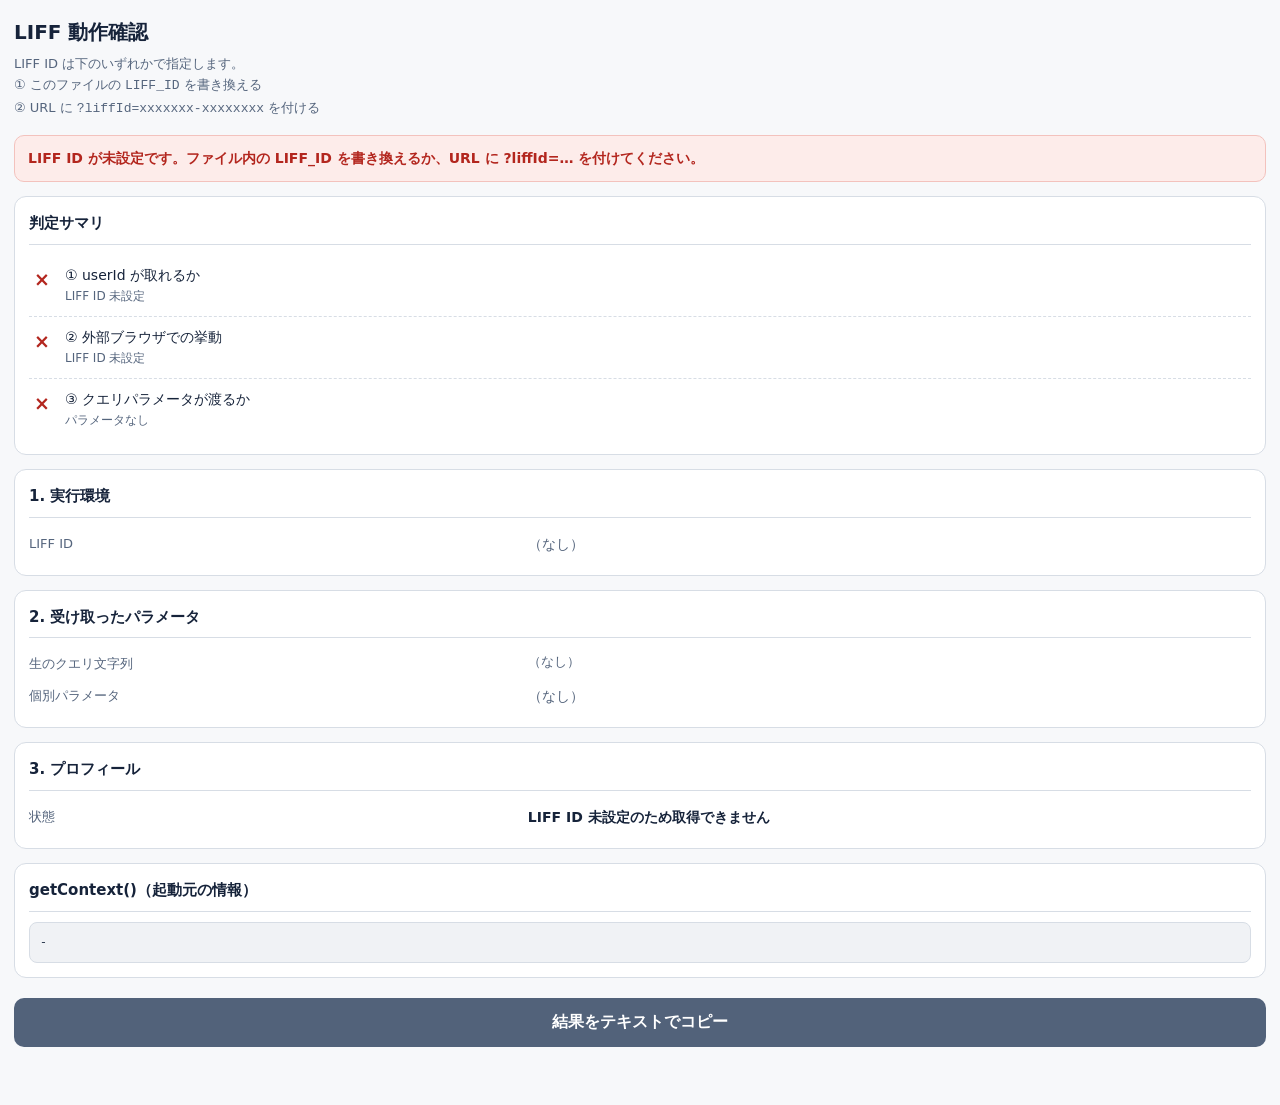
==== index.html @ 64525215 "Add files via upload" ====
<!DOCTYPE html>
<html lang="ja">
<head>
<meta charset="UTF-8">
<meta name="viewport" content="width=device-width, initial-scale=1, viewport-fit=cover">
<title>LIFF 動作確認</title>
<style>
  :root {
    --bg: #f7f8fa;
    --card: #ffffff;
    --line: #d7dde5;
    --ink: #16233a;
    --sub: #55657d;
    --ok: #1a7f4b;
    --ng: #b3261e;
    --warn: #a35a00;
  }
  * { box-sizing: border-box; -webkit-tap-highlight-color: transparent; }
  body {
    margin: 0; padding: 16px 14px 60px;
    background: var(--bg); color: var(--ink);
    font-family: system-ui, -apple-system, "Hiragino Sans", "Noto Sans JP", sans-serif;
    font-size: 16px; line-height: 1.65;
  }
  h1 { font-size: 20px; margin: 0 0 4px; }
  .lead { color: var(--sub); font-size: 13px; margin: 0 0 16px; }
  .card {
    background: var(--card); border: 1px solid var(--line);
    border-radius: 12px; padding: 14px; margin-bottom: 14px;
  }
  .card h2 {
    font-size: 15px; margin: 0 0 10px; padding-bottom: 8px;
    border-bottom: 1px solid var(--line);
  }
  .row { display: flex; gap: 10px; padding: 5px 0; align-items: flex-start; }
  .k { flex: 0 0 40%; color: var(--sub); font-size: 13px; }
  .v { flex: 1; word-break: break-all; font-size: 14px; font-weight: 600; }
  .v.mono { font-family: ui-monospace, Menlo, Consolas, monospace; font-size: 12.5px; font-weight: 500; }
  .empty { color: var(--sub); font-weight: 400; }
  .verdict { display: flex; gap: 10px; padding: 9px 0; border-bottom: 1px dashed var(--line); }
  .verdict:last-child { border-bottom: 0; }
  .mark { flex: 0 0 26px; font-size: 19px; font-weight: 700; text-align: center; }
  .ok { color: var(--ok); } .ng { color: var(--ng); } .warn { color: var(--warn); }
  .vt { font-size: 14px; }
  .vn { font-size: 12px; color: var(--sub); }
  .banner {
    border-radius: 10px; padding: 11px 13px; margin-bottom: 14px;
    font-size: 14px; font-weight: 600;
  }
  .banner.err { background: #fdecea; color: var(--ng); border: 1px solid #f3c2bd; }
  .banner.info { background: #e8f0fb; color: #1c4f9c; border: 1px solid #c2d6f0; }
  button {
    width: 100%; padding: 14px; font-size: 16px; font-weight: 700;
    border: 0; border-radius: 10px; background: #06c755; color: #fff;
    margin-top: 6px; cursor: pointer;
  }
  button.sub { background: #52627a; }
  pre {
    background: #f0f2f5; border: 1px solid var(--line); border-radius: 8px;
    padding: 10px; font-size: 11.5px; overflow-x: auto; margin: 0;
    white-space: pre-wrap; word-break: break-all;
  }
</style>
</head>
<body>

<h1>LIFF 動作確認</h1>
<p class="lead">
  LIFF ID は下のいずれかで指定します。<br>
  ① このファイルの <code>LIFF_ID</code> を書き換える<br>
  ② URL に <code>?liffId=xxxxxxx-xxxxxxxx</code> を付ける
</p>

<div id="banner"></div>

<div class="card">
  <h2>判定サマリ</h2>
  <div id="verdict"><div class="vn">読み込み中…</div></div>
</div>

<div class="card">
  <h2>1. 実行環境</h2>
  <div id="env"></div>
</div>

<div class="card">
  <h2>2. 受け取ったパラメータ</h2>
  <div id="params"></div>
</div>

<div class="card">
  <h2>3. プロフィール</h2>
  <div id="profile"></div>
  <div id="loginArea"></div>
</div>

<div class="card">
  <h2>getContext()（起動元の情報）</h2>
  <pre id="ctx">-</pre>
</div>

<button class="sub" id="copyBtn">結果をテキストでコピー</button>

<script src="https://static.line-scdn.net/liff/edge/2/sdk.js"></script>
<script>
// ============ ここを書き換える ============
const LIFF_ID = "PASTE_YOUR_LIFF_ID";
// ========================================

const q  = new URLSearchParams(location.search);
const id = q.get("liffId") || LIFF_ID;

const $ = (s) => document.querySelector(s);
const results = {};

function row(k, v, mono) {
  const empty = (v === undefined || v === null || v === "");
  const cls = "v" + (mono ? " mono" : "") + (empty ? " empty" : "");
  return `<div class="row"><div class="k">${k}</div><div class="${cls}">${empty ? "（なし）" : String(v)}</div></div>`;
}

function banner(type, msg) {
  $("#banner").innerHTML = `<div class="banner ${type}">${msg}</div>`;
}

function verdict(items) {
  $("#verdict").innerHTML = items.map(i => {
    const mark = i.state === "ok" ? "○" : i.state === "ng" ? "×" : "△";
    return `<div class="verdict">
      <div class="mark ${i.state}">${mark}</div>
      <div><div class="vt">${i.title}</div><div class="vn">${i.note}</div></div>
    </div>`;
  }).join("");
}

// ---- 2. クエリパラメータ（LIFF初期化前に取得しておく） ----
const rawSearch = location.search;
const entries = [...q.entries()].filter(([k]) => k !== "liffId");
let paramHtml = row("生のクエリ文字列", rawSearch, true);
if (entries.length === 0) {
  paramHtml += row("個別パラメータ", "");
} else {
  entries.forEach(([k, v]) => { paramHtml += row("　" + k, v, true); });
}
// LIFFブラウザではパラメータが liff.state に入る場合がある
const liffState = q.get("liff.state");
if (liffState) paramHtml += row("liff.state", decodeURIComponent(liffState), true);
$("#params").innerHTML = paramHtml;

results.query = rawSearch;
results.paramCount = entries.length;

// ---- 初期化 ----
(async () => {
  if (!id || id === "PASTE_YOUR_LIFF_ID") {
    banner("err", "LIFF ID が未設定です。ファイル内の LIFF_ID を書き換えるか、URL に ?liffId=… を付けてください。");
    $("#env").innerHTML = row("LIFF ID", "");
    $("#profile").innerHTML = row("状態", "LIFF ID 未設定のため取得できません");
    verdict([
      { state: "ng", title: "① userId が取れるか", note: "LIFF ID 未設定" },
      { state: "ng", title: "② 外部ブラウザでの挙動", note: "LIFF ID 未設定" },
      { state: entries.length > 0 ? "ok" : "ng", title: "③ クエリパラメータが渡るか",
        note: entries.length > 0 ? `${entries.length} 個受信` : "パラメータなし" }
    ]);
    return;
  }

  try {
    await liff.init({ liffId: id });
  } catch (e) {
    banner("err", "liff.init() に失敗しました：" + (e && e.message ? e.message : e));
    $("#env").innerHTML = row("LIFF ID", id, true) + row("エラー", String(e));
    return;
  }

  // ---- 1. 実行環境 ----
  const inClient  = liff.isInClient();
  const loggedIn  = liff.isLoggedIn();
  const os        = liff.getOS();
  const lineVer   = liff.getLineVersion();
  const liffVer   = liff.getVersion();
  const lang      = liff.getLanguage ? liff.getLanguage() : "-";

  const where = inClient ? "LIFFブラウザ（LINEアプリ内）" : "外部ブラウザ";

  $("#env").innerHTML =
    row("LIFF ID", id, true) +
    row("開かれている場所", where) +
    row("isInClient()", String(inClient)) +
    row("isLoggedIn()", String(loggedIn)) +
    row("OS", os) +
    row("LINE バージョン", lineVer) +
    row("LIFF SDK", liffVer) +
    row("言語", lang);

  results.inClient = inClient;
  results.loggedIn = loggedIn;
  results.where = where;

  // ---- getContext ----
  try {
    $("#ctx").textContent = JSON.stringify(liff.getContext(), null, 2);
  } catch (e) {
    $("#ctx").textContent = "取得できません：" + e;
  }

  // ---- 3. プロフィール ----
  let userId = null;
  if (!loggedIn) {
    $("#profile").innerHTML = row("状態", "未ログインのため取得できません");
    $("#loginArea").innerHTML = '<button id="loginBtn">LINEログインして取得する</button>';
    $("#loginBtn").onclick = () => liff.login({ redirectUri: location.href });
    banner("info", "外部ブラウザでは liff.init() だけではログインされません。上のボタンで liff.login() を実行してください。");
  } else {
    try {
      const p = await liff.getProfile();
      userId = p.userId;
      let idTokenInfo = "（取得できず）";
      try {
        const t = liff.getIDToken();
        if (t) idTokenInfo = t.slice(0, 24) + "…（" + t.length + "文字）";
      } catch (e) { idTokenInfo = "エラー: " + e; }

      $("#profile").innerHTML =
        row("userId", p.userId, true) +
        row("表示名", p.displayName) +
        row("ステータスメッセージ", p.statusMessage) +
        row("画像URL", p.pictureUrl, true) +
        row("IDトークン", idTokenInfo, true);
    } catch (e) {
      $("#profile").innerHTML = row("エラー", String(e));
      banner("err", "getProfile() に失敗：" + e + "（LIFFの権限で profile が有効か確認してください）");
    }
  }
  results.userId = userId;

  // ---- 判定サマリ ----
  verdict([
    {
      state: userId ? "ok" : "ng",
      title: "① userId が取れるか",
      note: userId ? "取得成功。会社の紐付けに使えます" : "取得できず。ログインまたは権限設定を確認"
    },
    {
      state: inClient ? "ok" : "warn",
      title: "② どのブラウザで開かれているか",
      note: where + (inClient ? "。LIFF機能はフルで使えます" : "。一部のLIFF機能が制限されます")
    },
    {
      state: entries.length > 0 ? "ok" : "ng",
      title: "③ クエリパラメータが渡るか",
      note: entries.length > 0
        ? entries.map(([k, v]) => k + "=" + v).join(" / ") + " を受信"
        : "パラメータなし。?company=C001 などを付けて再度開いてください"
    }
  ]);
})();

// ---- コピー ----
$("#copyBtn").onclick = () => {
  const text = [
    "=== LIFF 動作確認結果 ===",
    "日時: " + new Date().toLocaleString("ja-JP"),
    "URL : " + location.href,
    "",
    "開かれている場所: " + (results.where || "-"),
    "isInClient      : " + results.inClient,
    "isLoggedIn      : " + results.loggedIn,
    "userId          : " + (results.userId || "取得できず"),
    "クエリ           : " + (results.query || "なし"),
    "パラメータ数     : " + results.paramCount,
    "",
    "getContext():",
    $("#ctx").textContent
  ].join("\n");

  navigator.clipboard.writeText(text)
    .then(() => { $("#copyBtn").textContent = "コピーしました"; })
    .catch(() => { $("#copyBtn").textContent = "コピーに失敗しました"; });
};
</script>
</body>
</html>
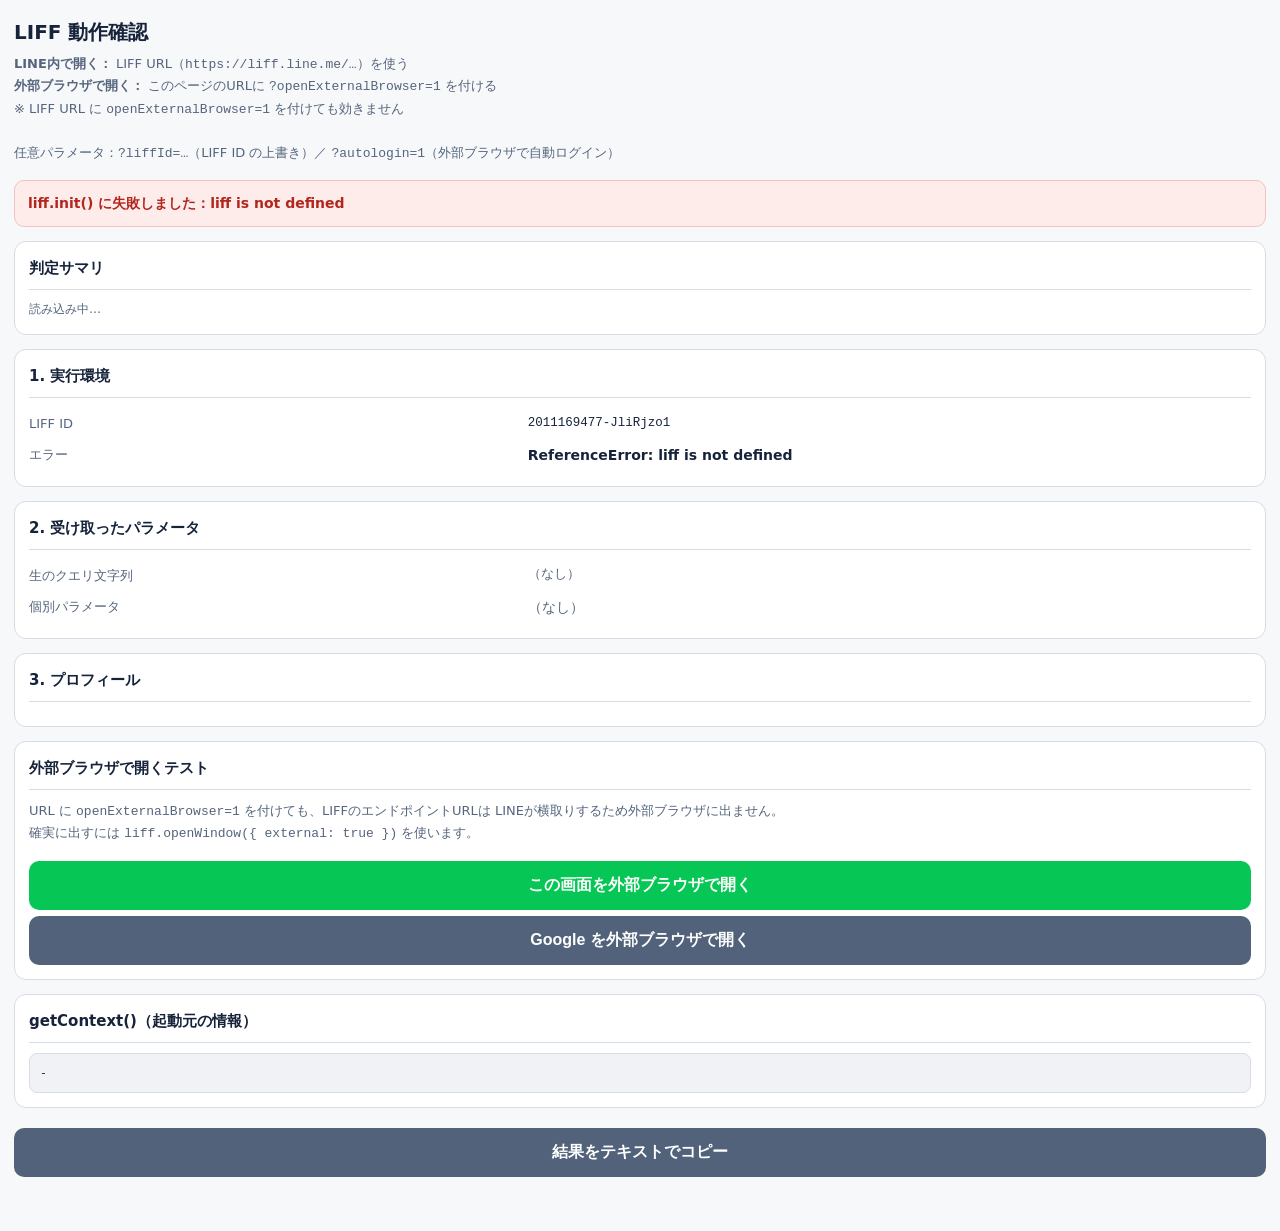
==== commit 99af2606: "Enhance LIFF ID instructions and external browser tests Updated instructions for using LIFF ID and e" ====
--- a/index.html
+++ b/index.html
@@ -66,9 +66,12 @@
 
 <h1>LIFF 動作確認</h1>
 <p class="lead">
-  LIFF ID は下のいずれかで指定します。<br>
-  ① このファイルの <code>LIFF_ID</code> を書き換える<br>
-  ② URL に <code>?liffId=xxxxxxx-xxxxxxxx</code> を付ける
+  <b>LINE内で開く：</b> LIFF URL（<code>https://liff.line.me/…</code>）を使う<br>
+  <b>外部ブラウザで開く：</b> このページのURLに <code>?openExternalBrowser=1</code> を付ける<br>
+  ※ LIFF URL に <code>openExternalBrowser=1</code> を付けても効きません<br>
+  <br>
+  任意パラメータ：<code>?liffId=…</code>（LIFF ID の上書き）／
+  <code>?autologin=1</code>（外部ブラウザで自動ログイン）
 </p>
 
 <div id="banner"></div>
@@ -95,6 +98,17 @@
 </div>
 
 <div class="card">
+  <h2>外部ブラウザで開くテスト</h2>
+  <p style="font-size:13px;color:var(--sub);margin:0 0 10px;">
+    URL に <code>openExternalBrowser=1</code> を付けても、LIFFのエンドポイントURLは
+    LINEが横取りするため外部ブラウザに出ません。<br>
+    確実に出すには <code>liff.openWindow({ external: true })</code> を使います。
+  </p>
+  <button id="extBtn">この画面を外部ブラウザで開く</button>
+  <button id="extBtn2" style="background:#52627a;">Google を外部ブラウザで開く</button>
+</div>
+
+<div class="card">
   <h2>getContext()（起動元の情報）</h2>
   <pre id="ctx">-</pre>
 </div>
@@ -103,9 +117,10 @@
 
 <script src="https://static.line-scdn.net/liff/edge/2/sdk.js"></script>
 <script>
-// ============ ここを書き換える ============
-const LIFF_ID = "PASTE_YOUR_LIFF_ID";
-// ========================================
+// ============ LIFF ID ============
+// LINE Developers Console >「LIFF」タブ に表示されている値
+const LIFF_ID = "2011169477-JliRjzo1";
+// =================================
 
 const q  = new URLSearchParams(location.search);
 const id = q.get("liffId") || LIFF_ID;
@@ -165,8 +180,11 @@
     return;
   }
 
+  // ?autologin=1 を付けると、外部ブラウザでも自動で liff.login() が走る
+  const autoLogin = q.get("autologin") === "1";
+
   try {
-    await liff.init({ liffId: id });
+    await liff.init({ liffId: id, withLoginOnExternalBrowser: autoLogin });
   } catch (e) {
     banner("err", "liff.init() に失敗しました：" + (e && e.message ? e.message : e));
     $("#env").innerHTML = row("LIFF ID", id, true) + row("エラー", String(e));
@@ -191,7 +209,8 @@
     row("OS", os) +
     row("LINE バージョン", lineVer) +
     row("LIFF SDK", liffVer) +
-    row("言語", lang);
+    row("言語", lang) +
+    row("外部ブラウザ自動ログイン", autoLogin ? "有効（?autologin=1）" : "無効");
 
   results.inClient = inClient;
   results.loggedIn = loggedIn;
@@ -203,6 +222,14 @@
   } catch (e) {
     $("#ctx").textContent = "取得できません：" + e;
   }
+
+  // ---- 外部ブラウザで開くテスト ----
+  $("#extBtn").onclick = () => {
+    liff.openWindow({ url: location.href, external: true });
+  };
+  $("#extBtn2").onclick = () => {
+    liff.openWindow({ url: "https://www.google.com/", external: true });
+  };
 
   // ---- 3. プロフィール ----
   let userId = null;
